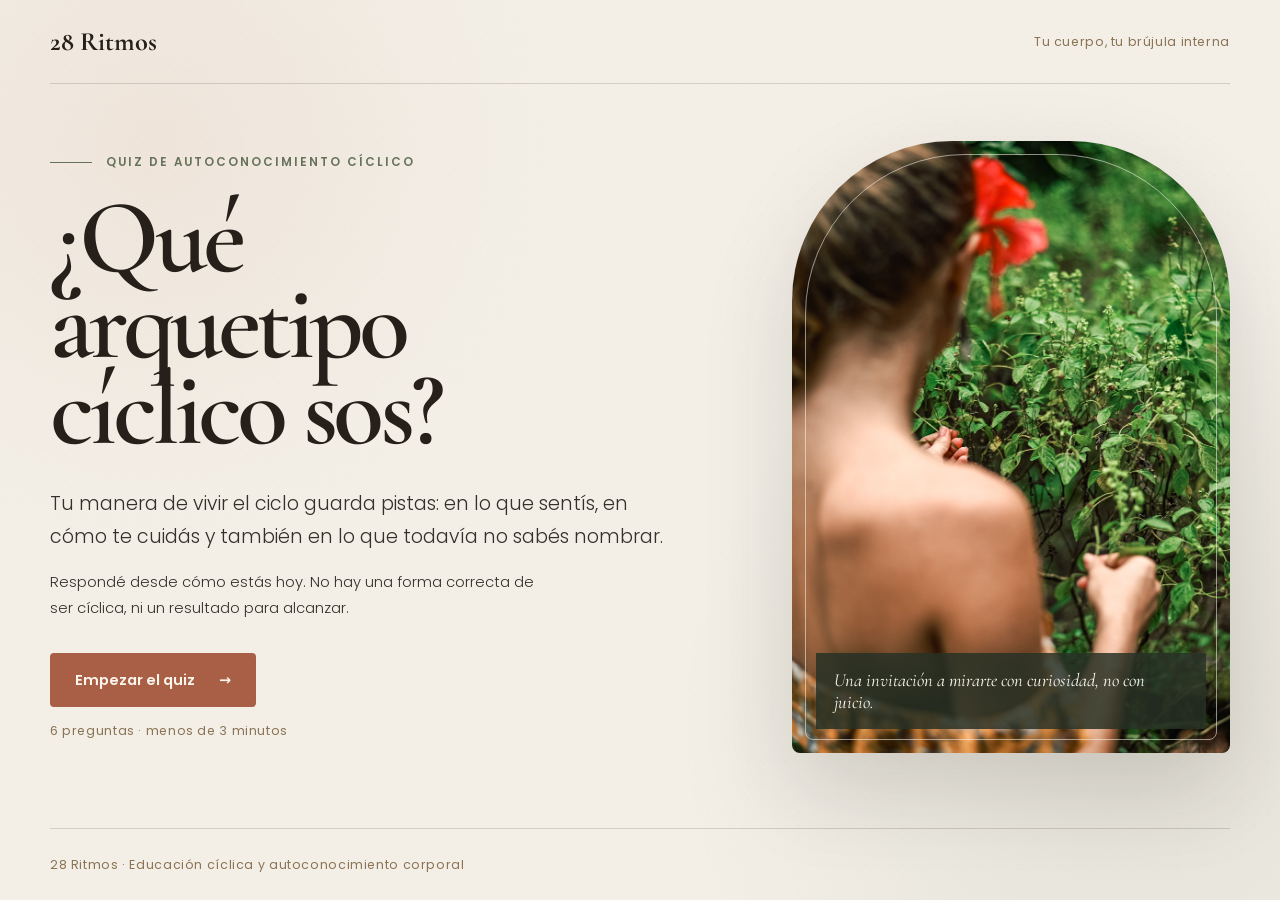
==== quiz/index.html @ 4d72ee02 "Add archetype quiz with Mailchimp signup" ====
<!doctype html>
<html lang="es-AR">
<head>
  <meta charset="utf-8">
  <meta name="viewport" content="width=device-width, initial-scale=1">
  <meta name="theme-color" content="#f3efe7">
  <meta name="description" content="Un quiz de 28 Ritmos para descubrir cómo te estás relacionando hoy con tu ciclo menstrual.">
  <title>¿Qué arquetipo cíclico sos? · 28 Ritmos</title>
  <link rel="preconnect" href="https://fonts.googleapis.com">
  <link rel="preconnect" href="https://fonts.gstatic.com" crossorigin>
  <link href="https://fonts.googleapis.com/css2?family=Cormorant+Garamond:wght@500;600;700&family=Poppins:wght@300;400;500;600&display=swap" rel="stylesheet">
  <link rel="stylesheet" href="quiz.css">
  <script src="https://t.contentsquare.net/uxa/dbc3b6485db38.js" defer></script>
  <script src="quiz.js" defer></script>
</head>
<body>
  <header class="site-header">
    <a class="brand" href="../">28 Ritmos</a>
    <p class="header-note">Tu cuerpo, tu brújula interna</p>
  </header>

  <main>
    <section class="screen intro is-active" id="intro" aria-labelledby="intro-title">
      <div class="intro-copy">
        <p class="eyebrow">Quiz de autoconocimiento cíclico</p>
        <h1 id="intro-title">¿Qué arquetipo cíclico sos?</h1>
        <p class="lead">Tu manera de vivir el ciclo guarda pistas: en lo que sentís, en cómo te cuidás y también en lo que todavía no sabés nombrar.</p>
        <p class="quiet">Respondé desde cómo estás hoy. No hay una forma correcta de ser cíclica, ni un resultado para alcanzar.</p>
        <button class="button primary" id="start-button" type="button">
          Empezar el quiz
          <span aria-hidden="true">→</span>
        </button>
        <p class="duration">6 preguntas · menos de 3 minutos</p>
      </div>
      <figure class="intro-image">
        <img src="../imagenes/plant party-24.jpg" alt="Una mujer observando plantas en un jardín frondoso">
        <figcaption>Una invitación a mirarte con curiosidad, no con juicio.</figcaption>
      </figure>
    </section>

    <section class="screen quiz-screen" id="quiz" aria-live="polite" aria-labelledby="question-title">
      <div class="quiz-shell">
        <div class="progress-meta">
          <p id="question-count">Pregunta 1 de 6</p>
          <button class="text-button" id="restart-top" type="button">Volver a empezar</button>
        </div>
        <div class="progress-track" aria-hidden="true">
          <span id="progress-bar"></span>
        </div>
        <div class="question-wrap">
          <p class="question-number" id="question-number">01</p>
          <h2 id="question-title"></h2>
          <div class="answers" id="answers" role="group" aria-labelledby="question-title"></div>
        </div>
        <div class="quiz-controls">
          <button class="button secondary" id="back-button" type="button">← Anterior</button>
          <p>Elegí la frase que más se acerque a vos.</p>
        </div>
      </div>
    </section>

    <section class="screen result-screen" id="result" aria-live="polite" aria-labelledby="result-title">
      <div class="result-heading">
        <p class="eyebrow">Tu arquetipo cíclico de hoy</p>
        <p class="result-index" id="result-index">01 / 07</p>
        <h1 id="result-title"></h1>
        <blockquote id="result-affirmation"></blockquote>
      </div>

      <div class="result-body">
        <div>
          <p class="result-label">Lo que este resultado refleja</p>
          <p class="result-description" id="result-description"></p>
          <p class="result-note">Un arquetipo no es una caja ni un diagnóstico. Es una puerta de entrada para observarte. Podés reconocerte en más de uno y tu resultado puede cambiar con vos.</p>
        </div>
        <aside class="gift">
          <p class="result-label">Tu recurso gratuito</p>
          <h2 id="gift-title"></h2>
          <p id="gift-description"></p>
          <form class="signup-form" id="signup-form" novalidate>
            <div class="field">
              <label for="subscriber-email">¿A qué correo te lo enviamos?</label>
              <input id="subscriber-email" name="email" type="email" autocomplete="email" placeholder="vos@ejemplo.com" required>
            </div>
            <label class="consent">
              <input id="subscriber-consent" name="consent" type="checkbox" required>
              <span>Acepto recibir este recurso y otros correos de 28 Ritmos. Puedo darme de baja cuando quiera.</span>
            </label>
            <div class="hidden-field" aria-hidden="true">
              <label for="subscriber-company">No completes este campo</label>
              <input id="subscriber-company" name="company" type="text" tabindex="-1" autocomplete="off">
            </div>
            <button class="button primary" id="signup-button" type="submit">
              Recibir mi recurso
              <span aria-hidden="true">→</span>
            </button>
            <p class="form-status" id="form-status" role="status"></p>
          </form>
          <div class="download-ready" id="download-ready" hidden>
            <p><strong>Ya está.</strong> Tu recurso está listo para acompañarte.</p>
            <a class="button primary" id="gift-link" href="#" target="_blank" rel="noopener">
              Abrir mi recurso
              <span aria-hidden="true">↗</span>
            </a>
          </div>
        </aside>
      </div>

      <div class="result-footer">
        <button class="text-button strong" id="restart-button" type="button">Volver a hacer el quiz</button>
        <a class="text-link" href="../lee-tu-ciclo">Quiero aprender a leer mi ciclo →</a>
      </div>
    </section>
  </main>

  <footer>
    <p>28 Ritmos · Educación cíclica y autoconocimiento corporal</p>
  </footer>
</body>
</html>
---- quiz/quiz.css ----
:root {
  --linen: #f3efe7;
  --paper: #faf6ee;
  --cream: #e9decf;
  --cacao: #261f1a;
  --charcoal: #34302a;
  --moss: #66735a;
  --olive: #3f4a35;
  --forest: #283225;
  --clay: #c9856b;
  --terracotta: #a95f45;
  --bronze: #8b7354;
  --line: rgba(38, 31, 26, 0.16);
  --serif: "Cormorant Garamond", Georgia, serif;
  --sans: "Poppins", system-ui, sans-serif;
}

* {
  box-sizing: border-box;
}

html {
  min-height: 100%;
  scroll-behavior: smooth;
}

body {
  min-height: 100vh;
  margin: 0;
  color: var(--cacao);
  background:
    radial-gradient(circle at 12% 16%, rgba(201, 133, 107, 0.1), transparent 25rem),
    radial-gradient(circle at 88% 80%, rgba(102, 115, 90, 0.12), transparent 28rem),
    var(--linen);
  font-family: var(--sans);
  -webkit-font-smoothing: antialiased;
}

body::before {
  position: fixed;
  z-index: -1;
  inset: 0;
  background-image: radial-gradient(rgba(38, 31, 26, 0.045) 0.7px, transparent 0.7px);
  background-size: 13px 13px;
  content: "";
  pointer-events: none;
}

button,
a {
  font: inherit;
}

button {
  color: inherit;
}

.site-header {
  width: min(1180px, calc(100% - 48px));
  min-height: 84px;
  margin: 0 auto;
  display: flex;
  align-items: center;
  justify-content: space-between;
  border-bottom: 1px solid var(--line);
}

.brand {
  color: var(--cacao);
  font-family: var(--serif);
  font-size: 1.65rem;
  font-weight: 700;
  text-decoration: none;
}

.header-note,
.duration,
.quiz-controls p,
footer p {
  color: var(--bronze);
  font-size: 0.78rem;
  letter-spacing: 0.05em;
}

main {
  width: min(1180px, calc(100% - 48px));
  min-height: calc(100vh - 156px);
  margin: 0 auto;
}

.screen {
  display: none;
}

.screen.is-active {
  display: grid;
  animation: reveal 500ms ease both;
}

.intro {
  min-height: calc(100vh - 156px);
  grid-template-columns: minmax(0, 1.05fr) minmax(340px, 0.72fr);
  gap: clamp(48px, 8vw, 112px);
  align-items: center;
  padding: 54px 0 72px;
}

.intro-copy {
  max-width: 710px;
}

.eyebrow,
.result-label,
.progress-meta,
.question-number {
  color: var(--moss);
  font-size: 0.74rem;
  font-weight: 600;
  letter-spacing: 0.17em;
  text-transform: uppercase;
}

.eyebrow {
  display: flex;
  align-items: center;
  gap: 14px;
  margin: 0 0 24px;
}

.eyebrow::before {
  width: 42px;
  height: 1px;
  background: currentColor;
  content: "";
}

h1,
h2,
blockquote {
  font-family: var(--serif);
  font-weight: 600;
}

h1 {
  max-width: 9ch;
  margin: 0;
  font-size: clamp(4.5rem, 8.2vw, 8.2rem);
  line-height: 0.82;
  letter-spacing: -0.045em;
}

.lead {
  max-width: 52ch;
  margin: 34px 0 0;
  color: var(--charcoal);
  font-size: clamp(1.06rem, 1.5vw, 1.24rem);
  font-weight: 300;
  line-height: 1.75;
}

.quiet {
  max-width: 55ch;
  margin: 16px 0 32px;
  color: var(--charcoal);
  font-size: 0.92rem;
  font-weight: 300;
  line-height: 1.75;
}

.button {
  min-height: 54px;
  padding: 0 24px;
  display: inline-flex;
  align-items: center;
  justify-content: center;
  gap: 24px;
  border: 1px solid transparent;
  border-radius: 4px;
  cursor: pointer;
  font-size: 0.9rem;
  font-weight: 600;
  text-decoration: none;
  transition: transform 180ms ease, background 180ms ease, border-color 180ms ease;
}

.button:hover {
  transform: translateY(-2px);
}

.button.primary {
  color: var(--paper);
  background: var(--terracotta);
}

.button.primary:hover {
  background: #934d36;
}

.button.secondary {
  min-height: 44px;
  padding: 0 16px;
  border-color: var(--line);
  background: transparent;
}

.duration {
  margin: 15px 0 0;
}

.intro-image {
  position: relative;
  height: min(68vh, 690px);
  margin: 0;
  overflow: hidden;
  border-radius: 160px 160px 8px 8px;
  box-shadow: 0 34px 90px rgba(38, 31, 26, 0.15);
}

.intro-image::after {
  position: absolute;
  inset: 13px;
  border: 1px solid rgba(250, 246, 238, 0.55);
  border-radius: inherit;
  content: "";
  pointer-events: none;
}

.intro-image img {
  width: 100%;
  height: 100%;
  object-fit: cover;
}

.intro-image figcaption {
  position: absolute;
  right: 24px;
  bottom: 24px;
  left: 24px;
  z-index: 1;
  padding: 16px 18px;
  color: var(--paper);
  background: rgba(40, 50, 37, 0.84);
  font-family: var(--serif);
  font-size: 1.15rem;
  font-style: italic;
}

.quiz-screen {
  min-height: calc(100vh - 156px);
  place-items: center;
  padding: 48px 0 72px;
}

.quiz-shell {
  width: min(860px, 100%);
}

.progress-meta,
.quiz-controls {
  display: flex;
  align-items: center;
  justify-content: space-between;
  gap: 24px;
}

.progress-meta p {
  margin: 0;
}

.text-button,
.text-link {
  padding: 4px 0;
  border: 0;
  color: var(--olive);
  background: transparent;
  cursor: pointer;
  font-size: 0.82rem;
  text-decoration: underline;
  text-decoration-color: rgba(63, 74, 53, 0.35);
  text-underline-offset: 5px;
}

.progress-track {
  height: 2px;
  margin-top: 15px;
  overflow: hidden;
  background: rgba(38, 31, 26, 0.1);
}

.progress-track span {
  display: block;
  width: 16.666%;
  height: 100%;
  background: var(--terracotta);
  transition: width 400ms ease;
}

.question-wrap {
  padding: clamp(48px, 7vw, 76px) 0 32px;
}

.question-number {
  margin: 0 0 16px;
}

.question-wrap h2 {
  max-width: 18ch;
  margin: 0 0 36px;
  font-size: clamp(2.65rem, 5vw, 4.8rem);
  line-height: 0.98;
}

.answers {
  display: grid;
  gap: 10px;
}

.answer {
  width: 100%;
  min-height: 62px;
  padding: 14px 20px;
  display: grid;
  grid-template-columns: 34px 1fr 18px;
  gap: 14px;
  align-items: center;
  border: 1px solid var(--line);
  border-radius: 4px;
  color: var(--charcoal);
  background: rgba(250, 246, 238, 0.62);
  cursor: pointer;
  text-align: left;
  transition: border-color 160ms ease, background 160ms ease, transform 160ms ease;
}

.answer:hover,
.answer:focus-visible {
  border-color: var(--moss);
  background: var(--paper);
  transform: translateX(4px);
  outline: none;
}

.answer.is-selected {
  border-color: var(--terracotta);
  background: rgba(201, 133, 107, 0.1);
}

.answer-letter {
  width: 30px;
  height: 30px;
  display: grid;
  place-items: center;
  border: 1px solid var(--line);
  border-radius: 50%;
  color: var(--moss);
  font-family: var(--serif);
  font-weight: 700;
}

.answer-text {
  font-size: 0.92rem;
  font-weight: 300;
  line-height: 1.5;
}

.answer-arrow {
  color: var(--terracotta);
  opacity: 0;
  transition: opacity 160ms ease;
}

.answer:hover .answer-arrow,
.answer:focus-visible .answer-arrow {
  opacity: 1;
}

.quiz-controls {
  padding-top: 18px;
  border-top: 1px solid var(--line);
}

.quiz-controls p {
  margin: 0;
}

.result-screen {
  min-height: calc(100vh - 156px);
  padding: clamp(52px, 8vw, 96px) 0 72px;
}

.result-heading {
  position: relative;
  padding-bottom: clamp(54px, 7vw, 80px);
  border-bottom: 1px solid var(--line);
}

.result-heading h1 {
  max-width: 12ch;
  color: var(--forest);
}

.result-index {
  position: absolute;
  top: 0;
  right: 0;
  margin: 0;
  color: var(--bronze);
  font-family: var(--serif);
  font-size: 1.2rem;
}

blockquote {
  max-width: 36ch;
  margin: 34px 0 0;
  color: var(--terracotta);
  font-size: clamp(1.4rem, 2.3vw, 2rem);
  font-style: italic;
  line-height: 1.35;
}

.result-body {
  padding: clamp(52px, 7vw, 82px) 0;
  display: grid;
  grid-template-columns: minmax(0, 1.1fr) minmax(320px, 0.72fr);
  gap: clamp(48px, 8vw, 110px);
  border-bottom: 1px solid var(--line);
}

.result-label {
  margin: 0 0 18px;
}

.result-description,
.result-note,
.gift p {
  color: var(--charcoal);
  font-weight: 300;
  line-height: 1.8;
}

.result-description {
  max-width: 56ch;
  margin: 0;
  font-family: var(--serif);
  font-size: clamp(1.55rem, 2.5vw, 2.2rem);
  line-height: 1.35;
}

.result-note {
  max-width: 61ch;
  margin: 28px 0 0;
  font-size: 0.84rem;
}

.gift {
  padding: 30px;
  border: 1px solid var(--line);
  background: rgba(250, 246, 238, 0.74);
  box-shadow: 0 24px 70px rgba(38, 31, 26, 0.07);
}

.gift h2 {
  margin: 0;
  font-size: clamp(2rem, 3vw, 3rem);
  line-height: 1;
}

.gift .button {
  width: 100%;
  margin-top: 14px;
}

.signup-form {
  margin-top: 24px;
}

.field label {
  display: block;
  margin-bottom: 8px;
  color: var(--olive);
  font-size: 0.78rem;
  font-weight: 600;
}

.field input {
  width: 100%;
  min-height: 52px;
  padding: 0 14px;
  border: 1px solid var(--line);
  border-radius: 4px;
  color: var(--cacao);
  background: var(--paper);
  font: inherit;
  font-size: 0.9rem;
  outline: none;
  transition: border-color 160ms ease, box-shadow 160ms ease;
}

.field input:focus {
  border-color: var(--moss);
  box-shadow: 0 0 0 3px rgba(102, 115, 90, 0.12);
}

.field input[aria-invalid="true"] {
  border-color: var(--terracotta);
}

.consent {
  margin-top: 14px;
  display: grid;
  grid-template-columns: 18px 1fr;
  gap: 10px;
  align-items: start;
  color: var(--charcoal);
  cursor: pointer;
  font-size: 0.72rem;
  font-weight: 300;
  line-height: 1.55;
}

.consent input {
  width: 16px;
  height: 16px;
  margin: 2px 0 0;
  accent-color: var(--terracotta);
}

.hidden-field {
  position: absolute;
  width: 1px;
  height: 1px;
  overflow: hidden;
  clip: rect(0 0 0 0);
  clip-path: inset(50%);
  white-space: nowrap;
}

.form-status {
  min-height: 1.5em;
  margin: 12px 0 0;
  color: var(--terracotta);
  font-size: 0.76rem;
  line-height: 1.5;
}

.signup-form.is-loading {
  opacity: 0.72;
  pointer-events: none;
}

.download-ready {
  margin-top: 24px;
  padding-top: 20px;
  border-top: 1px solid var(--line);
}

.download-ready p {
  margin: 0;
  color: var(--olive);
}

.result-footer {
  padding-top: 28px;
  display: flex;
  justify-content: space-between;
  gap: 28px;
}

.strong {
  font-weight: 600;
}

footer {
  width: min(1180px, calc(100% - 48px));
  min-height: 72px;
  margin: 0 auto;
  display: flex;
  align-items: center;
  border-top: 1px solid var(--line);
}

@keyframes reveal {
  from {
    opacity: 0;
    transform: translateY(12px);
  }
  to {
    opacity: 1;
    transform: translateY(0);
  }
}

@media (max-width: 820px) {
  .intro,
  .result-body {
    grid-template-columns: 1fr;
  }

  .intro {
    padding-top: 42px;
  }

  .intro-image {
    height: min(74vh, 620px);
    order: -1;
    border-radius: 120px 120px 5px 5px;
  }

  .intro-copy {
    padding-bottom: 24px;
  }

  .result-body {
    gap: 42px;
  }
}

@media (max-width: 560px) {
  .site-header,
  main,
  footer {
    width: min(100% - 30px, 1180px);
  }

  .site-header {
    min-height: 68px;
  }

  .header-note {
    display: none;
  }

  h1 {
    font-size: clamp(3.8rem, 19vw, 5.6rem);
  }

  .intro {
    min-height: auto;
    gap: 36px;
    padding: 30px 0 58px;
  }

  .intro-image {
    height: 55vh;
    min-height: 380px;
  }

  .question-wrap {
    padding-top: 42px;
  }

  .question-wrap h2 {
    margin-bottom: 28px;
    font-size: 2.65rem;
  }

  .answer {
    padding: 13px 14px;
    grid-template-columns: 30px 1fr;
  }

  .answer-arrow,
  .quiz-controls p {
    display: none;
  }

  .result-index {
    position: static;
    margin-bottom: 24px;
  }

  .result-footer {
    align-items: flex-start;
    flex-direction: column;
  }

  .gift {
    padding: 24px 20px;
  }
}

@media (prefers-reduced-motion: reduce) {
  *,
  *::before,
  *::after {
    scroll-behavior: auto !important;
    animation-duration: 0.01ms !important;
    transition-duration: 0.01ms !important;
  }
}
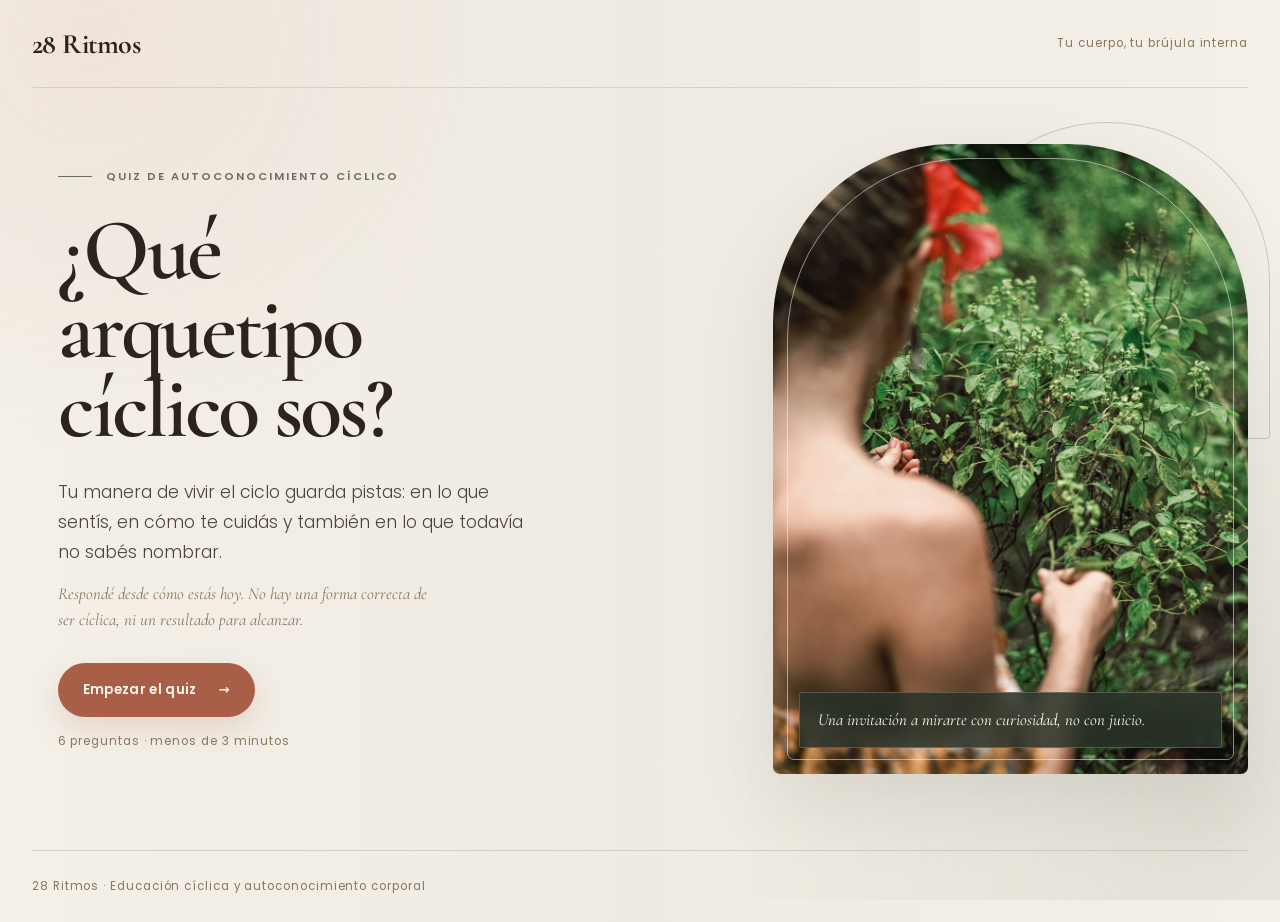
==== commit 48b0eac8: "Fix quiz asset paths" ====
--- a/quiz/index.html
+++ b/quiz/index.html
@@ -9,9 +9,9 @@
   <link rel="preconnect" href="https://fonts.googleapis.com">
   <link rel="preconnect" href="https://fonts.gstatic.com" crossorigin>
   <link href="https://fonts.googleapis.com/css2?family=Cormorant+Garamond:wght@500;600;700&family=Poppins:wght@300;400;500;600&display=swap" rel="stylesheet">
-  <link rel="stylesheet" href="quiz.css">
+  <link rel="stylesheet" href="/quiz/quiz.css">
   <script src="https://t.contentsquare.net/uxa/dbc3b6485db38.js" defer></script>
-  <script src="quiz.js" defer></script>
+  <script src="/quiz/quiz.js" defer></script>
 </head>
 <body>
   <header class="site-header">
--- a/quiz/quiz.css
+++ b/quiz/quiz.css
@@ -1,18 +1,19 @@
 :root {
-  --linen: #f3efe7;
-  --paper: #faf6ee;
-  --cream: #e9decf;
-  --cacao: #261f1a;
-  --charcoal: #34302a;
-  --moss: #66735a;
-  --olive: #3f4a35;
-  --forest: #283225;
-  --clay: #c9856b;
-  --terracotta: #a95f45;
-  --bronze: #8b7354;
-  --line: rgba(38, 31, 26, 0.16);
+  --linen: #f4f0e8;
+  --paper: #fbf8f1;
+  --cream: #e9dfd1;
+  --cacao: #2c231d;
+  --charcoal: #4c443d;
+  --moss: #68715c;
+  --olive: #424b38;
+  --forest: #293329;
+  --clay: #cf9179;
+  --terracotta: #a95f47;
+  --bronze: #8a765f;
+  --line: rgba(44, 35, 29, 0.14);
   --serif: "Cormorant Garamond", Georgia, serif;
   --sans: "Poppins", system-ui, sans-serif;
+  --shadow: 0 28px 80px rgba(44, 35, 29, 0.1);
 }
 
 * {
@@ -29,8 +30,7 @@
   margin: 0;
   color: var(--cacao);
   background:
-    radial-gradient(circle at 12% 16%, rgba(201, 133, 107, 0.1), transparent 25rem),
-    radial-gradient(circle at 88% 80%, rgba(102, 115, 90, 0.12), transparent 28rem),
+    linear-gradient(90deg, transparent 0, rgba(138, 118, 95, 0.045) 50%, transparent 100%),
     var(--linen);
   font-family: var(--sans);
   -webkit-font-smoothing: antialiased;
@@ -40,14 +40,16 @@
   position: fixed;
   z-index: -1;
   inset: 0;
-  background-image: radial-gradient(rgba(38, 31, 26, 0.045) 0.7px, transparent 0.7px);
-  background-size: 13px 13px;
+  background:
+    radial-gradient(circle at 7% 4%, rgba(207, 145, 121, 0.11), transparent 26rem),
+    radial-gradient(circle at 94% 90%, rgba(104, 113, 92, 0.12), transparent 30rem);
   content: "";
   pointer-events: none;
 }
 
 button,
-a {
+a,
+input {
   font: inherit;
 }
 
@@ -55,10 +57,15 @@
   color: inherit;
 }
 
+.site-header,
+main,
+footer {
+  width: min(1240px, calc(100% - 64px));
+  margin-inline: auto;
+}
+
 .site-header {
-  width: min(1180px, calc(100% - 48px));
-  min-height: 84px;
-  margin: 0 auto;
+  min-height: 88px;
   display: flex;
   align-items: center;
   justify-content: space-between;
@@ -68,8 +75,9 @@
 .brand {
   color: var(--cacao);
   font-family: var(--serif);
-  font-size: 1.65rem;
+  font-size: 1.75rem;
   font-weight: 700;
+  letter-spacing: -0.02em;
   text-decoration: none;
 }
 
@@ -78,14 +86,12 @@
 .quiz-controls p,
 footer p {
   color: var(--bronze);
-  font-size: 0.78rem;
-  letter-spacing: 0.05em;
+  font-size: 0.72rem;
+  letter-spacing: 0.08em;
 }
 
 main {
-  width: min(1180px, calc(100% - 48px));
-  min-height: calc(100vh - 156px);
-  margin: 0 auto;
+  min-height: calc(100vh - 160px);
 }
 
 .screen {
@@ -94,19 +100,20 @@
 
 .screen.is-active {
   display: grid;
-  animation: reveal 500ms ease both;
+  animation: reveal 440ms ease both;
 }
 
 .intro {
-  min-height: calc(100vh - 156px);
-  grid-template-columns: minmax(0, 1.05fr) minmax(340px, 0.72fr);
-  gap: clamp(48px, 8vw, 112px);
+  min-height: calc(100vh - 160px);
+  grid-template-columns: minmax(0, 1.05fr) minmax(360px, 0.78fr);
+  gap: clamp(56px, 8vw, 124px);
   align-items: center;
-  padding: 54px 0 72px;
+  padding: 56px 0 76px;
 }
 
 .intro-copy {
-  max-width: 710px;
+  max-width: 690px;
+  padding-left: clamp(0px, 2vw, 30px);
 }
 
 .eyebrow,
@@ -114,9 +121,9 @@
 .progress-meta,
 .question-number {
   color: var(--moss);
-  font-size: 0.74rem;
+  font-size: 0.7rem;
   font-weight: 600;
-  letter-spacing: 0.17em;
+  letter-spacing: 0.18em;
   text-transform: uppercase;
 }
 
@@ -124,11 +131,11 @@
   display: flex;
   align-items: center;
   gap: 14px;
-  margin: 0 0 24px;
+  margin: 0 0 26px;
 }
 
 .eyebrow::before {
-  width: 42px;
+  width: 34px;
   height: 1px;
   background: currentColor;
   content: "";
@@ -142,29 +149,30 @@
 }
 
 h1 {
-  max-width: 9ch;
+  max-width: 10ch;
   margin: 0;
-  font-size: clamp(4.5rem, 8.2vw, 8.2rem);
-  line-height: 0.82;
-  letter-spacing: -0.045em;
+  font-size: clamp(4rem, 6.8vw, 6.7rem);
+  line-height: 0.91;
+  letter-spacing: -0.035em;
 }
 
 .lead {
-  max-width: 52ch;
-  margin: 34px 0 0;
+  max-width: 48ch;
+  margin: 30px 0 0;
   color: var(--charcoal);
-  font-size: clamp(1.06rem, 1.5vw, 1.24rem);
+  font-size: clamp(1rem, 1.35vw, 1.16rem);
   font-weight: 300;
-  line-height: 1.75;
+  line-height: 1.72;
 }
 
 .quiet {
-  max-width: 55ch;
-  margin: 16px 0 32px;
-  color: var(--charcoal);
-  font-size: 0.92rem;
-  font-weight: 300;
-  line-height: 1.75;
+  max-width: 54ch;
+  margin: 14px 0 30px;
+  color: var(--bronze);
+  font-family: var(--serif);
+  font-size: 1.05rem;
+  font-style: italic;
+  line-height: 1.55;
 }
 
 .button {
@@ -173,12 +181,13 @@
   display: inline-flex;
   align-items: center;
   justify-content: center;
-  gap: 24px;
+  gap: 22px;
   border: 1px solid transparent;
-  border-radius: 4px;
+  border-radius: 999px;
   cursor: pointer;
-  font-size: 0.9rem;
+  font-size: 0.82rem;
   font-weight: 600;
+  letter-spacing: 0.025em;
   text-decoration: none;
   transition: transform 180ms ease, background 180ms ease, border-color 180ms ease;
 }
@@ -190,37 +199,47 @@
 .button.primary {
   color: var(--paper);
   background: var(--terracotta);
+  box-shadow: 0 12px 30px rgba(169, 95, 71, 0.18);
 }
 
 .button.primary:hover {
-  background: #934d36;
+  background: #914d38;
 }
 
 .button.secondary {
-  min-height: 44px;
-  padding: 0 16px;
+  min-height: 42px;
+  padding: 0 17px;
   border-color: var(--line);
   background: transparent;
+  box-shadow: none;
 }
 
 .duration {
-  margin: 15px 0 0;
+  margin: 16px 0 0;
 }
 
 .intro-image {
   position: relative;
-  height: min(68vh, 690px);
+  height: min(70vh, 670px);
   margin: 0;
-  overflow: hidden;
-  border-radius: 160px 160px 8px 8px;
-  box-shadow: 0 34px 90px rgba(38, 31, 26, 0.15);
+}
+
+.intro-image::before {
+  position: absolute;
+  top: -22px;
+  right: -22px;
+  width: 68%;
+  height: 50%;
+  border: 1px solid rgba(104, 113, 92, 0.3);
+  border-radius: 50% 50% 4px 4px;
+  content: "";
 }
 
 .intro-image::after {
   position: absolute;
-  inset: 13px;
-  border: 1px solid rgba(250, 246, 238, 0.55);
-  border-radius: inherit;
+  inset: 14px;
+  border: 1px solid rgba(251, 248, 241, 0.52);
+  border-radius: 180px 180px 7px 7px;
   content: "";
   pointer-events: none;
 }
@@ -228,31 +247,45 @@
 .intro-image img {
   width: 100%;
   height: 100%;
+  display: block;
+  border-radius: 180px 180px 7px 7px;
+  box-shadow: var(--shadow);
   object-fit: cover;
+  object-position: 60% center;
+  filter: saturate(0.82) contrast(0.96);
 }
 
 .intro-image figcaption {
   position: absolute;
-  right: 24px;
-  bottom: 24px;
-  left: 24px;
+  right: 26px;
+  bottom: 26px;
+  left: 26px;
   z-index: 1;
-  padding: 16px 18px;
+  padding: 15px 18px;
+  border: 1px solid rgba(251, 248, 241, 0.2);
+  border-radius: 3px;
   color: var(--paper);
-  background: rgba(40, 50, 37, 0.84);
+  background: rgba(41, 51, 41, 0.84);
+  backdrop-filter: blur(10px);
   font-family: var(--serif);
-  font-size: 1.15rem;
+  font-size: 1.05rem;
   font-style: italic;
+  line-height: 1.4;
 }
 
 .quiz-screen {
-  min-height: calc(100vh - 156px);
+  min-height: calc(100vh - 160px);
   place-items: center;
-  padding: 48px 0 72px;
+  padding: 52px 0 78px;
 }
 
 .quiz-shell {
-  width: min(860px, 100%);
+  width: min(1040px, 100%);
+  padding: clamp(30px, 4vw, 52px);
+  border: 1px solid rgba(44, 35, 29, 0.11);
+  border-radius: 20px;
+  background: rgba(251, 248, 241, 0.68);
+  box-shadow: 0 26px 80px rgba(44, 35, 29, 0.06);
 }
 
 .progress-meta,
@@ -274,75 +307,81 @@
   color: var(--olive);
   background: transparent;
   cursor: pointer;
-  font-size: 0.82rem;
+  font-size: 0.78rem;
   text-decoration: underline;
-  text-decoration-color: rgba(63, 74, 53, 0.35);
+  text-decoration-color: rgba(66, 75, 56, 0.28);
   text-underline-offset: 5px;
 }
 
 .progress-track {
-  height: 2px;
-  margin-top: 15px;
+  height: 3px;
+  margin-top: 16px;
   overflow: hidden;
-  background: rgba(38, 31, 26, 0.1);
+  border-radius: 99px;
+  background: rgba(44, 35, 29, 0.08);
 }
 
 .progress-track span {
   display: block;
   width: 16.666%;
   height: 100%;
+  border-radius: inherit;
   background: var(--terracotta);
   transition: width 400ms ease;
 }
 
 .question-wrap {
-  padding: clamp(48px, 7vw, 76px) 0 32px;
+  padding: clamp(38px, 5vw, 58px) 0 30px;
 }
 
 .question-number {
-  margin: 0 0 16px;
+  margin: 0 0 13px;
+  color: var(--terracotta);
 }
 
 .question-wrap h2 {
-  max-width: 18ch;
-  margin: 0 0 36px;
-  font-size: clamp(2.65rem, 5vw, 4.8rem);
-  line-height: 0.98;
+  max-width: 21ch;
+  margin: 0 0 34px;
+  font-size: clamp(2.55rem, 4.2vw, 4rem);
+  line-height: 1;
+  letter-spacing: -0.022em;
 }
 
 .answers {
   display: grid;
-  gap: 10px;
+  grid-template-columns: repeat(2, minmax(0, 1fr));
+  gap: 11px;
 }
 
 .answer {
   width: 100%;
-  min-height: 62px;
-  padding: 14px 20px;
+  min-height: 76px;
+  padding: 15px 17px;
   display: grid;
-  grid-template-columns: 34px 1fr 18px;
-  gap: 14px;
+  grid-template-columns: 32px 1fr 16px;
+  gap: 13px;
   align-items: center;
-  border: 1px solid var(--line);
-  border-radius: 4px;
+  border: 1px solid rgba(44, 35, 29, 0.12);
+  border-radius: 11px;
   color: var(--charcoal);
-  background: rgba(250, 246, 238, 0.62);
+  background: var(--paper);
   cursor: pointer;
   text-align: left;
-  transition: border-color 160ms ease, background 160ms ease, transform 160ms ease;
+  transition: border-color 160ms ease, background 160ms ease, transform 160ms ease, box-shadow 160ms ease;
 }
 
 .answer:hover,
 .answer:focus-visible {
-  border-color: var(--moss);
-  background: var(--paper);
-  transform: translateX(4px);
+  border-color: rgba(104, 113, 92, 0.7);
+  background: #fffdf8;
+  box-shadow: 0 8px 22px rgba(44, 35, 29, 0.055);
+  transform: translateY(-2px);
   outline: none;
 }
 
 .answer.is-selected {
   border-color: var(--terracotta);
-  background: rgba(201, 133, 107, 0.1);
+  background: rgba(207, 145, 121, 0.09);
 }
 
 .answer-letter {
@@ -350,17 +389,18 @@
   height: 30px;
   display: grid;
   place-items: center;
-  border: 1px solid var(--line);
+  border: 1px solid rgba(104, 113, 92, 0.38);
   border-radius: 50%;
-  color: var(--moss);
+  color: var(--olive);
   font-family: var(--serif);
+  font-size: 0.9rem;
   font-weight: 700;
 }
 
 .answer-text {
-  font-size: 0.92rem;
+  font-size: 0.82rem;
   font-weight: 300;
-  line-height: 1.5;
+  line-height: 1.52;
 }
 
 .answer-arrow {
@@ -384,46 +424,74 @@
 }
 
 .result-screen {
-  min-height: calc(100vh - 156px);
-  padding: clamp(52px, 8vw, 96px) 0 72px;
+  min-height: calc(100vh - 160px);
+  padding: 52px 0 80px;
 }
 
 .result-heading {
   position: relative;
-  padding-bottom: clamp(54px, 7vw, 80px);
-  border-bottom: 1px solid var(--line);
+  padding: clamp(42px, 6vw, 74px);
+  overflow: hidden;
+  border-radius: 24px 24px 0 0;
+  color: var(--paper);
+  background:
+    radial-gradient(circle at 88% 20%, rgba(207, 145, 121, 0.17), transparent 25rem),
+    var(--forest);
+}
+
+.result-heading::after {
+  position: absolute;
+  right: -90px;
+  bottom: -190px;
+  width: 380px;
+  height: 380px;
+  border: 1px solid rgba(251, 248, 241, 0.12);
+  border-radius: 50%;
+  content: "";
+}
+
+.result-heading .eyebrow {
+  color: rgba(251, 248, 241, 0.68);
 }
 
 .result-heading h1 {
-  max-width: 12ch;
-  color: var(--forest);
+  position: relative;
+  z-index: 1;
+  max-width: 13ch;
+  color: var(--paper);
+  font-size: clamp(3.8rem, 7vw, 6.6rem);
 }
 
 .result-index {
   position: absolute;
-  top: 0;
-  right: 0;
+  top: clamp(42px, 6vw, 74px);
+  right: clamp(42px, 6vw, 74px);
   margin: 0;
-  color: var(--bronze);
+  color: rgba(251, 248, 241, 0.55);
   font-family: var(--serif);
-  font-size: 1.2rem;
+  font-size: 1.1rem;
 }
 
 blockquote {
-  max-width: 36ch;
-  margin: 34px 0 0;
-  color: var(--terracotta);
-  font-size: clamp(1.4rem, 2.3vw, 2rem);
+  position: relative;
+  z-index: 1;
+  max-width: 38ch;
+  margin: 26px 0 0;
+  color: var(--clay);
+  font-size: clamp(1.35rem, 2vw, 1.85rem);
   font-style: italic;
   line-height: 1.35;
 }
 
 .result-body {
-  padding: clamp(52px, 7vw, 82px) 0;
+  padding: clamp(42px, 6vw, 70px);
   display: grid;
-  grid-template-columns: minmax(0, 1.1fr) minmax(320px, 0.72fr);
-  gap: clamp(48px, 8vw, 110px);
-  border-bottom: 1px solid var(--line);
+  grid-template-columns: minmax(0, 1.08fr) minmax(340px, 0.72fr);
+  gap: clamp(48px, 7vw, 96px);
+  border: 1px solid rgba(44, 35, 29, 0.1);
+  border-top: 0;
+  border-radius: 0 0 24px 24px;
+  background: rgba(251, 248, 241, 0.62);
 }
 
 .result-label {
@@ -435,34 +503,44 @@
 .gift p {
   color: var(--charcoal);
   font-weight: 300;
-  line-height: 1.8;
+  line-height: 1.78;
 }
 
 .result-description {
-  max-width: 56ch;
+  max-width: 54ch;
   margin: 0;
   font-family: var(--serif);
-  font-size: clamp(1.55rem, 2.5vw, 2.2rem);
-  line-height: 1.35;
+  font-size: clamp(1.45rem, 2.2vw, 2rem);
+  line-height: 1.4;
 }
 
 .result-note {
-  max-width: 61ch;
-  margin: 28px 0 0;
-  font-size: 0.84rem;
+  max-width: 60ch;
+  margin: 26px 0 0;
+  padding-top: 22px;
+  border-top: 1px solid var(--line);
+  font-size: 0.78rem;
 }
 
 .gift {
+  align-self: start;
   padding: 30px;
-  border: 1px solid var(--line);
-  background: rgba(250, 246, 238, 0.74);
-  box-shadow: 0 24px 70px rgba(38, 31, 26, 0.07);
+  border: 1px solid rgba(44, 35, 29, 0.1);
+  border-radius: 16px;
+  background: var(--paper);
+  box-shadow: 0 20px 56px rgba(44, 35, 29, 0.08);
 }
 
 .gift h2 {
   margin: 0;
-  font-size: clamp(2rem, 3vw, 3rem);
+  color: var(--olive);
+  font-size: clamp(2rem, 3vw, 2.8rem);
   line-height: 1;
+}
+
+.gift > p:not(.result-label) {
+  margin: 14px 0 0;
+  font-size: 0.86rem;
 }
 
 .gift .button {
@@ -472,33 +550,34 @@
 
 .signup-form {
   margin-top: 24px;
+  padding-top: 22px;
+  border-top: 1px solid var(--line);
 }
 
 .field label {
   display: block;
   margin-bottom: 8px;
   color: var(--olive);
-  font-size: 0.78rem;
+  font-size: 0.75rem;
   font-weight: 600;
 }
 
 .field input {
   width: 100%;
   min-height: 52px;
-  padding: 0 14px;
+  padding: 0 16px;
   border: 1px solid var(--line);
-  border-radius: 4px;
+  border-radius: 9px;
   color: var(--cacao);
-  background: var(--paper);
-  font: inherit;
-  font-size: 0.9rem;
+  background: #fffdf8;
+  font-size: 0.86rem;
   outline: none;
   transition: border-color 160ms ease, box-shadow 160ms ease;
 }
 
 .field input:focus {
   border-color: var(--moss);
-  box-shadow: 0 0 0 3px rgba(102, 115, 90, 0.12);
+  box-shadow: 0 0 0 3px rgba(104, 113, 92, 0.1);
 }
 
 .field input[aria-invalid="true"] {
@@ -513,7 +592,7 @@
   align-items: start;
   color: var(--charcoal);
   cursor: pointer;
-  font-size: 0.72rem;
+  font-size: 0.68rem;
   font-weight: 300;
   line-height: 1.55;
 }
@@ -537,14 +616,14 @@
 
 .form-status {
   min-height: 1.5em;
-  margin: 12px 0 0;
+  margin: 11px 0 0;
   color: var(--terracotta);
-  font-size: 0.76rem;
+  font-size: 0.72rem;
   line-height: 1.5;
 }
 
 .signup-form.is-loading {
-  opacity: 0.72;
+  opacity: 0.68;
   pointer-events: none;
 }
 
@@ -560,7 +639,7 @@
 }
 
 .result-footer {
-  padding-top: 28px;
+  padding: 28px clamp(4px, 1vw, 12px) 0;
   display: flex;
   justify-content: space-between;
   gap: 28px;
@@ -571,9 +650,7 @@
 }
 
 footer {
-  width: min(1180px, calc(100% - 48px));
   min-height: 72px;
-  margin: 0 auto;
   display: flex;
   align-items: center;
   border-top: 1px solid var(--line);
@@ -582,7 +659,7 @@
 @keyframes reveal {
   from {
     opacity: 0;
-    transform: translateY(12px);
+    transform: translateY(10px);
   }
   to {
     opacity: 1;
@@ -590,71 +667,97 @@
   }
 }
 
-@media (max-width: 820px) {
-  .intro,
+@media (max-width: 900px) {
+  .intro {
+    grid-template-columns: minmax(0, 1fr) minmax(290px, 0.68fr);
+    gap: 42px;
+  }
+
+  .answers {
+    grid-template-columns: 1fr;
+  }
+
   .result-body {
     grid-template-columns: 1fr;
   }
 
-  .intro {
-    padding-top: 42px;
-  }
-
-  .intro-image {
-    height: min(74vh, 620px);
-    order: -1;
-    border-radius: 120px 120px 5px 5px;
-  }
-
-  .intro-copy {
-    padding-bottom: 24px;
-  }
-
-  .result-body {
-    gap: 42px;
-  }
-}
-
-@media (max-width: 560px) {
+  .gift {
+    max-width: 560px;
+  }
+}
+
+@media (max-width: 700px) {
   .site-header,
   main,
   footer {
-    width: min(100% - 30px, 1180px);
+    width: min(100% - 32px, 1240px);
   }
 
   .site-header {
-    min-height: 68px;
+    min-height: 70px;
   }
 
   .header-note {
     display: none;
   }
 
-  h1 {
-    font-size: clamp(3.8rem, 19vw, 5.6rem);
-  }
-
   .intro {
     min-height: auto;
-    gap: 36px;
-    padding: 30px 0 58px;
+    grid-template-columns: 1fr;
+    gap: 34px;
+    padding: 44px 0 60px;
+  }
+
+  .intro-copy {
+    padding: 0;
+  }
+
+  h1 {
+    max-width: 10ch;
+    font-size: clamp(3.5rem, 15vw, 5rem);
+  }
+
+  .lead {
+    margin-top: 24px;
   }
 
   .intro-image {
-    height: 55vh;
-    min-height: 380px;
+    height: 54vh;
+    min-height: 390px;
+    max-height: 540px;
+    margin: 8px 8px 0;
+  }
+
+  .intro-image::before {
+    top: -12px;
+    right: -12px;
+  }
+
+  .intro-image img,
+  .intro-image::after {
+    border-radius: 130px 130px 6px 6px;
+  }
+
+  .quiz-screen {
+    padding: 26px 0 54px;
+  }
+
+  .quiz-shell {
+    padding: 24px 18px;
+    border-radius: 15px;
   }
 
   .question-wrap {
-    padding-top: 42px;
+    padding: 36px 0 26px;
   }
 
   .question-wrap h2 {
     margin-bottom: 28px;
-    font-size: 2.65rem;
+    font-size: clamp(2.35rem, 11vw, 3.25rem);
   }
 
   .answer {
+    min-height: 68px;
     padding: 13px 14px;
     grid-template-columns: 30px 1fr;
   }
@@ -664,18 +767,38 @@
     display: none;
   }
 
+  .result-screen {
+    padding: 28px 0 60px;
+  }
+
+  .result-heading {
+    padding: 38px 24px 42px;
+    border-radius: 18px 18px 0 0;
+  }
+
+  .result-heading h1 {
+    font-size: clamp(3.4rem, 15vw, 5rem);
+  }
+
   .result-index {
     position: static;
-    margin-bottom: 24px;
+    margin: 0 0 22px;
+  }
+
+  .result-body {
+    padding: 34px 20px;
+    gap: 38px;
+    border-radius: 0 0 18px 18px;
+  }
+
+  .gift {
+    padding: 25px 20px;
+    border-radius: 13px;
   }
 
   .result-footer {
     align-items: flex-start;
     flex-direction: column;
-  }
-
-  .gift {
-    padding: 24px 20px;
   }
 }
 
